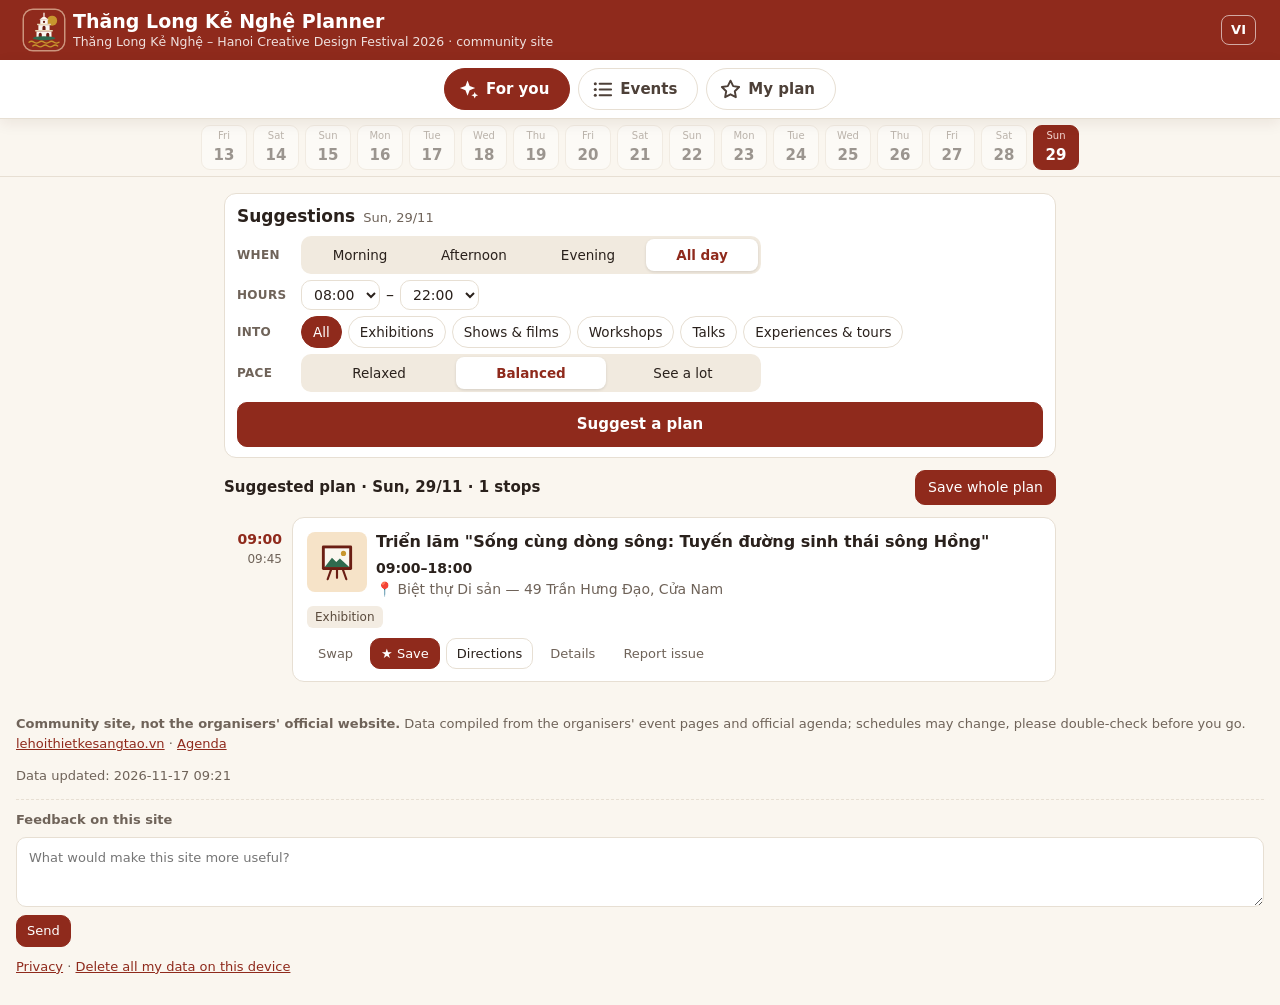
==== index.html @ 662c5e68 "Publish Thang Long Ke Nghe Planner Co-authored-by: Copilot <223556219+Copilot@users.noreply.github.c" ====
<!doctype html>
<html lang="vi">
<head>
  <meta charset="utf-8">
  <meta name="viewport" content="width=device-width, initial-scale=1, viewport-fit=cover">
  <title>Thăng Long Kẻ Nghệ Planner – Lên lịch trình Lễ hội Thiết kế Sáng tạo Hà Nội 2026 (không chính thức)</title>
  <meta name="description" content="Web cộng đồng, không chính thức: xem hơn 140 hoạt động của Thăng Long Kẻ Nghệ – Lễ hội Thiết kế Sáng tạo Hà Nội 2026 theo ngày, trên bản đồ, và tự xếp lịch trình theo giờ rảnh của bạn.">
  <meta name="theme-color" content="#8f2a1c">
  <meta property="og:type" content="website">
  <meta property="og:title" content="Thăng Long Kẻ Nghệ Planner – gợi ý lịch đi lễ hội theo giờ rảnh của bạn">
  <meta property="og:description" content="Chọn giờ rảnh và sở thích, web gợi ý lịch trình không trùng giờ, gom điểm gần nhau. Web cộng đồng, không chính thức.">
  <meta property="og:image" content="og-image.png">
  <meta name="twitter:card" content="summary_large_image">
  <link rel="icon" href="favicon.svg" type="image/svg+xml">
  <link rel="apple-touch-icon" href="icons/icon-192.png">
  <link rel="manifest" href="manifest.webmanifest">
  <link rel="stylesheet" href="vendor/leaflet/leaflet.css">
  <link rel="stylesheet" href="styles.css">
</head>
<body>
<svg xmlns="http://www.w3.org/2000/svg" width="0" height="0" style="position:absolute" aria-hidden="true">
  <!-- Biểu tượng web: Tháp Rùa trên Hồ Gươm -->
  <symbol id="logo" viewBox="0 0 64 64">
    <rect width="64" height="64" rx="14" fill="#8f2a1c"/>
    <circle cx="45" cy="17" r="8" fill="#c8962e"/>
    <path d="M31 4.5h2v5h-2z" fill="#faf6ef"/>
    <path d="M24.5 15.5 32 9.5l7.5 6z" fill="#faf6ef"/>
    <rect x="26" y="15.5" width="12" height="7" fill="#faf6ef"/>
    <circle cx="32" cy="19" r="1.8" fill="#6b1e13"/>
    <rect x="21" y="22" width="22" height="2.2" fill="#e8d6b4"/>
    <rect x="23" y="24.2" width="18" height="8" fill="#faf6ef"/>
    <path d="M29.5 32.2v-4.4a2.5 2.5 0 0 1 5 0v4.4z" fill="#6b1e13"/>
    <rect x="18" y="32" width="28" height="2.4" fill="#e8d6b4"/>
    <rect x="20" y="34.4" width="24" height="9.6" fill="#faf6ef"/>
    <path d="M23.5 44v-5a2.5 2.5 0 0 1 5 0v5zM35.5 44v-5a2.5 2.5 0 0 1 5 0v5z" fill="#6b1e13"/>
    <ellipse cx="32" cy="45" rx="18" ry="3.2" fill="#2f6b4f"/>
    <path d="M8 51.5q4-3 8 0t8 0 8 0 8 0 8 0 8 0M14 57.5q4-3 8 0t8 0 8 0 8 0 8 0" stroke="#c8962e" stroke-width="2.2" fill="none" stroke-linecap="round"/>
  </symbol>

  <!-- Triển lãm: khung tranh trên giá vẽ -->
  <symbol id="art-trien-lam" viewBox="0 0 64 64">
    <path d="M24 42 19 56M40 42l5 14M32 42v12" stroke="#6b1e13" stroke-width="3" stroke-linecap="round"/>
    <rect x="11" y="9" width="42" height="34" rx="2" fill="#6b1e13"/>
    <rect x="15" y="13" width="34" height="26" fill="#faf6ef"/>
    <circle cx="41" cy="20" r="3.6" fill="#c8962e"/>
    <path d="M15 39l10-13 6 6 5-5 13 12z" fill="#2f6b4f"/>
  </symbol>

  <!-- Pavilion: mái đình cong -->
  <symbol id="art-pavilion" viewBox="0 0 64 64">
    <rect x="25" y="9" width="14" height="4" rx="1" fill="#6b1e13"/>
    <path d="M4 22c3 1 6 1 8-1 3-3 6-6 8-8h24c2 2 5 5 8 8 2 2 5 2 8 1l-5 7H9z" fill="#8f2a1c"/>
    <rect x="12" y="29" width="4" height="22" fill="#6b1e13"/>
    <rect x="48" y="29" width="4" height="22" fill="#6b1e13"/>
    <rect x="19" y="32" width="26" height="19" fill="#c8962e"/>
    <path d="M28 51V41a4 4 0 0 1 8 0v10z" fill="#6b1e13"/>
    <rect x="7" y="51" width="50" height="4" rx="1" fill="#6b1e13"/>
  </symbol>

  <!-- Sắp đặt: khối hình học -->
  <symbol id="art-sap-dat" viewBox="0 0 64 64">
    <circle cx="44" cy="38" r="11" fill="#c8962e"/>
    <rect x="9" y="30" width="21" height="21" fill="#2c4a6b"/>
    <path d="M19 30 30 10l11 20z" fill="#8f2a1c"/>
    <rect x="5" y="51" width="54" height="3.5" rx="1" fill="#6b1e13"/>
  </symbol>

  <!-- Biểu diễn: sân khấu, rèm và nốt nhạc -->
  <symbol id="art-bieu-dien" viewBox="0 0 64 64">
    <circle cx="32" cy="32" r="14" fill="#c8962e" opacity=".45"/>
    <rect x="5" y="7" width="54" height="6" fill="#6b1e13"/>
    <path d="M5 13h15c-2 13-6 25-13 38H5zM59 13H44c2 13 6 25 13 38h2z" fill="#8f2a1c"/>
    <path d="M27 40V23l14-4v17" fill="none" stroke="#2a211c" stroke-width="3" stroke-linejoin="round"/>
    <ellipse cx="23.5" cy="40" rx="4.6" ry="3.6" fill="#2a211c"/>
    <ellipse cx="37.5" cy="36" rx="4.6" ry="3.6" fill="#2a211c"/>
    <rect x="5" y="51" width="54" height="5" fill="#6b1e13"/>
  </symbol>

  <!-- Chiếu phim: bảng clapper -->
  <symbol id="art-phim" viewBox="0 0 64 64">
    <rect x="10" y="26" width="44" height="27" rx="3" fill="#2a211c"/>
    <path d="M15 26l5 7M25 26l5 7M35 26l5 7M45 26l5 7" stroke="#faf6ef" stroke-width="3"/>
    <g transform="rotate(-15 10 25)">
      <rect x="10" y="15" width="44" height="9" rx="2" fill="#2a211c"/>
      <path d="M16 15l6 9M26 15l6 9M36 15l6 9M46 15l6 9" stroke="#faf6ef" stroke-width="3"/>
    </g>
    <path d="M28 37l11 6.5L28 50z" fill="#c8962e"/>
  </symbol>

  <!-- Workshop: bảng màu và cọ -->
  <symbol id="art-workshop" viewBox="0 0 64 64">
    <path d="M32 11C18 11 8 20 8 32s10 21 22 21c4 0 5-3 3-6s0-7 4-7h7c7 0 12-4 12-10 0-11-11-19-24-19z" fill="#c8962e"/>
    <circle cx="19" cy="27" r="4" fill="#8f2a1c"/>
    <circle cx="29" cy="19" r="4" fill="#2f6b4f"/>
    <circle cx="41" cy="21" r="4" fill="#2c4a6b"/>
    <circle cx="18" cy="39" r="4" fill="#faf6ef"/>
    <path d="M53 55 38 33" stroke="#6b1e13" stroke-width="4.5" stroke-linecap="round"/>
    <path d="M38.5 33.5 33 23l9 7z" fill="#2a211c"/>
  </symbol>

  <!-- Tọa đàm: hai bong bóng hội thoại -->
  <symbol id="art-toa-dam" viewBox="0 0 64 64">
    <path d="M8 12h30a4 4 0 0 1 4 4v16a4 4 0 0 1-4 4H21l-9 8v-8H8a4 4 0 0 1-4-4V16a4 4 0 0 1 4-4z" fill="#8f2a1c"/>
    <path d="M10 21h24M10 28h16" stroke="#faf6ef" stroke-width="3" stroke-linecap="round"/>
    <path d="M30 26h26a4 4 0 0 1 4 4v15a4 4 0 0 1-4 4h-2v8l-9-8H30a4 4 0 0 1-4-4V30a4 4 0 0 1 4-4z" fill="#2c4a6b"/>
    <circle cx="36" cy="37.5" r="2.4" fill="#faf6ef"/>
    <circle cx="43" cy="37.5" r="2.4" fill="#faf6ef"/>
    <circle cx="50" cy="37.5" r="2.4" fill="#faf6ef"/>
  </symbol>

  <!-- Sự kiện: đèn lồng -->
  <symbol id="art-su-kien" viewBox="0 0 64 64">
    <path d="M32 3v9" stroke="#6b1e13" stroke-width="2"/>
    <rect x="24" y="11" width="16" height="5" rx="1.5" fill="#c8962e"/>
    <ellipse cx="32" cy="31" rx="18" ry="15.5" fill="#8f2a1c"/>
    <path d="M32 16v30M23.5 17.5c-4.5 8-4.5 19 0 27M40.5 17.5c4.5 8 4.5 19 0 27" stroke="#c8962e" stroke-width="1.7" fill="none"/>
    <rect x="24" y="45" width="16" height="5" rx="1.5" fill="#c8962e"/>
    <path d="M32 50v10M28.5 51v7M35.5 51v7" stroke="#c8962e" stroke-width="2" stroke-linecap="round"/>
  </symbol>

  <!-- Trải nghiệm: bình gốm trên bàn xoay -->
  <symbol id="art-trai-nghiem" viewBox="0 0 64 64">
    <ellipse cx="32" cy="55" rx="21" ry="4.5" fill="#6b1e13"/>
    <path d="M24 10h16v4c0 3-4 4.5-4 8.5 10 4 14 12 10 20-2 5-8 9-14 9s-12-4-14-9c-4-8 0-16 10-20 0-4-4-5.5-4-8.5z" fill="#b5651d"/>
    <path d="M18.5 36.5c8 3.5 19 3.5 27 0" stroke="#faf6ef" stroke-width="2.6" fill="none" stroke-linecap="round"/>
    <path d="M21 42.5c7 2.5 15 2.5 22 0" stroke="#c8962e" stroke-width="2" fill="none" stroke-linecap="round"/>
  </symbol>

  <!-- Tour: bản đồ, đường đi và ghim -->
  <symbol id="art-tour" viewBox="0 0 64 64">
    <path d="M5 17l16-6 21 6 17-6v38l-17 6-21-6-16 6z" fill="#faf6ef" stroke="#2f6b4f" stroke-width="2.5" stroke-linejoin="round"/>
    <path d="M21 11v38M42 17v38" stroke="#2f6b4f" stroke-width="1.5" opacity=".5"/>
    <path d="M11 45c8-4 6-14 16-12s7-9 15-9" stroke="#8f2a1c" stroke-width="2.6" stroke-dasharray="3 3.5" fill="none" stroke-linecap="round"/>
    <path d="M47 6c-6 0-9.5 4.2-9.5 9 0 6 9.5 14.5 9.5 14.5s9.5-8.5 9.5-14.5c0-4.8-3.5-9-9.5-9z" fill="#8f2a1c"/>
    <circle cx="47" cy="15" r="3.2" fill="#faf6ef"/>
  </symbol>

  <!-- Hội chợ: gian hàng có mái vải -->
  <symbol id="art-hoi-cho" viewBox="0 0 64 64">
    <path d="M6 15l6-7h40l6 7z" fill="#6b1e13"/>
    <rect x="6" y="15" width="52" height="11" fill="#8f2a1c"/>
    <path d="M14.7 15h8.6v11h-8.6zM32 15h8.6v11H32zM49.3 15H58v11h-8.7z" fill="#faf6ef"/>
    <circle cx="10.3" cy="26" r="4.3" fill="#8f2a1c"/><circle cx="19" cy="26" r="4.3" fill="#faf6ef"/>
    <circle cx="27.7" cy="26" r="4.3" fill="#8f2a1c"/><circle cx="36.3" cy="26" r="4.3" fill="#faf6ef"/>
    <circle cx="45" cy="26" r="4.3" fill="#8f2a1c"/><circle cx="53.7" cy="26" r="4.3" fill="#faf6ef"/>
    <rect x="10" y="30" width="3" height="22" fill="#6b1e13"/><rect x="51" y="30" width="3" height="22" fill="#6b1e13"/>
    <circle cx="20" cy="38" r="3.5" fill="#c8962e"/><circle cx="28" cy="37" r="4.5" fill="#2f6b4f"/>
    <circle cx="37" cy="38" r="3.5" fill="#b5651d"/><circle cx="44.5" cy="37.5" r="4" fill="#c8962e"/>
    <rect x="8" y="41" width="48" height="12" rx="1.5" fill="#c8962e"/>
    <path d="M8 46h48" stroke="#6b1e13" stroke-width="1.5" opacity=".4"/>
  </symbol>

  <!-- Biểu tượng thanh công cụ -->
  <symbol id="i-plan" viewBox="0 0 24 24"><path d="M11 2.5l2.2 5.8 5.8 2.2-5.8 2.2L11 18.5l-2.2-5.8L3 10.5l5.8-2.2zM18.5 14.5l1 2.5 2.5 1-2.5 1-1 2.5-1-2.5-2.5-1 2.5-1z" fill="currentColor"/></symbol>
  <symbol id="i-list" viewBox="0 0 24 24"><g fill="none" stroke="currentColor" stroke-width="2" stroke-linecap="round"><path d="M9 6h12M9 12h12M9 18h12"/></g><g fill="currentColor"><circle cx="4.5" cy="6" r="1.6"/><circle cx="4.5" cy="12" r="1.6"/><circle cx="4.5" cy="18" r="1.6"/></g></symbol>
  <symbol id="i-map" viewBox="0 0 24 24"><path d="M9 4 3 6.2v14L9 18l6 2.2 6-2.2v-14L15 6.2zM9 4v14M15 6.2v14" fill="none" stroke="currentColor" stroke-width="2" stroke-linejoin="round"/></symbol>
  <symbol id="i-mine" viewBox="0 0 24 24"><path d="M12 2.8l2.8 5.7 6.2.9-4.5 4.4 1.1 6.2L12 17l-5.6 3 1.1-6.2L3 9.4l6.2-.9z" fill="none" stroke="currentColor" stroke-width="2" stroke-linejoin="round"/></symbol>
</svg>
  <header class="top">
    <div class="brand">
      <svg class="logo" aria-hidden="true"><use href="#logo"/></svg>
      <div class="brand-text">
        <h1>Thăng Long Kẻ Nghệ Planner</h1>
        <p class="sub" data-i18n="subtitle"></p>
      </div>
      <button class="lang" id="lang-toggle" aria-label="Đổi ngôn ngữ / Change language">EN</button>
    </div>
  </header>

  <nav class="tabbar" aria-label="Views">
    <button data-view="plan" class="tab active"><span class="ico"><svg aria-hidden="true"><use href="#i-plan"/></svg></span><i data-i18n="tabPlan"></i></button>
    <button data-view="list" class="tab"><span class="ico"><svg aria-hidden="true"><use href="#i-list"/></svg></span><i data-i18n="tabList"></i></button>
    <button data-view="map" class="tab"><span class="ico"><svg aria-hidden="true"><use href="#i-map"/></svg></span><i data-i18n="tabMap"></i></button>
    <button data-view="mine" class="tab"><span class="ico"><svg aria-hidden="true"><use href="#i-mine"/></svg><b id="mine-count" class="count">0</b></span><i data-i18n="tabMine"></i></button>
  </nav>

  <div id="shared-banner" class="banner" hidden>
    <span data-i18n="sharedBanner"></span>
    <button class="btn small primary" id="import-shared" data-i18n="addToMine"></button>
    <button class="btn small ghost" id="dismiss-shared" aria-label="✕">✕</button>
  </div>

  <nav class="days" id="days" aria-label="Chọn ngày"></nav>

  <main>
    <!-- GỢI Ý LỊCH -->
    <section id="view-plan" class="view">
      <div id="routes-wrap">
        <h2 class="section-title" data-i18n="routesTitle"></h2>
        <div id="routes" class="routes"></div>
        <div class="or-sep"><span data-i18n="orSep"></span></div>
      </div>
      <div class="card planner">
        <div class="p-head"><h2 data-i18n="pTitle"></h2><span class="p-day" id="p-day"></span></div>
        <div id="p-fields">
          <div class="p-row"><span class="p-lab" data-i18n="pWhen"></span><div class="seg" id="p-windows"></div></div>
          <div class="p-row"><span class="p-lab" data-i18n="pTime"></span>
            <div class="time-row"><select id="p-from" aria-label="from"></select><span>–</span><select id="p-to" aria-label="to"></select></div></div>
          <div class="p-row"><span class="p-lab" data-i18n="pLike"></span><div class="chips scroll" id="p-interests"></div></div>
          <div class="p-row"><span class="p-lab" data-i18n="pPace"></span><div class="seg" id="p-pace"></div></div>
          <button class="btn primary p-run" id="p-run" data-i18n="pRun"></button>
        </div>
        <p class="error" id="p-error" hidden></p>
      </div>
      <div id="p-result"></div>
    </section>

    <!-- SỰ KIỆN -->
    <section id="view-list" class="view" hidden>
      <div class="filters">
        <input type="search" id="q" data-i18n-ph="searchPh" autocomplete="off">
        <div class="chips scroll" id="type-chips"></div>
        <div class="row">
          <button class="chip" id="near-me" data-i18n="nearMe"></button>
          <button class="chip" id="open-now" data-i18n="openNow"></button>
        </div>
      </div>
      <div id="list" class="list" aria-live="polite"></div>
    </section>

    <!-- BẢN ĐỒ -->
    <section id="view-map" class="view" hidden>
      <div id="map" role="region" aria-label="Map"></div>
      <p class="hint narrow-only" data-i18n="mapHint"></p>
      <p class="hint wide-only" data-i18n="mapPanelHint"></p>
    </section>

    <!-- LỊCH CỦA TÔI -->
    <section id="view-mine" class="view" hidden>
      <div class="plan-actions">
        <button class="btn primary" id="export-ics" data-i18n="exportIcs"></button>
        <button class="btn" id="share-plan" data-i18n="share"></button>
        <button class="btn" id="add-custom" data-i18n="addCustom"></button>
      </div>
      <div id="custom-form" class="card" hidden></div>
      <div id="mine"></div>
    </section>
  </main>

  <footer class="foot">
    <p><b data-i18n="unofficial"></b> <span data-i18n="sourcesNote"></span>
      <a href="https://lehoithietkesangtao.vn/" target="_blank" rel="noopener">lehoithietkesangtao.vn</a> ·
      <a id="agenda-link" href="#" target="_blank" rel="noopener">Agenda</a></p>
    <p><span data-i18n="updated"></span> <span id="updated"></span></p>
    <div id="site-feedback"></div>
    <p class="foot-links">
      <a href="privacy.html" data-i18n="privacy"></a> ·
      <button class="linklike" id="wipe" data-i18n="wipe"></button>
    </p>
  </footer>


  <div id="toast" class="toast" role="status" hidden></div>

  <script src="config.js"></script>
  <script src="vendor/leaflet/leaflet.js"></script>
  <script src="app.js"></script>
</body>
</html>
---- vendor/leaflet/leaflet.css ----
/* required styles */

.leaflet-pane,
.leaflet-tile,
.leaflet-marker-icon,
.leaflet-marker-shadow,
.leaflet-tile-container,
.leaflet-pane > svg,
.leaflet-pane > canvas,
.leaflet-zoom-box,
.leaflet-image-layer,
.leaflet-layer {
	position: absolute;
	left: 0;
	top: 0;
	}
.leaflet-container {
	overflow: hidden;
	}
.leaflet-tile,
.leaflet-marker-icon,
.leaflet-marker-shadow {
	-webkit-user-select: none;
	   -moz-user-select: none;
	        user-select: none;
	  -webkit-user-drag: none;
	}
/* Prevents IE11 from highlighting tiles in blue */
.leaflet-tile::selection {
	background: transparent;
}
/* Safari renders non-retina tile on retina better with this, but Chrome is worse */
.leaflet-safari .leaflet-tile {
	image-rendering: -webkit-optimize-contrast;
	}
/* hack that prevents hw layers "stretching" when loading new tiles */
.leaflet-safari .leaflet-tile-container {
	width: 1600px;
	height: 1600px;
	-webkit-transform-origin: 0 0;
	}
.leaflet-marker-icon,
.leaflet-marker-shadow {
	display: block;
	}
/* .leaflet-container svg: reset svg max-width decleration shipped in Joomla! (joomla.org) 3.x */
/* .leaflet-container img: map is broken in FF if you have max-width: 100% on tiles */
.leaflet-container .leaflet-overlay-pane svg {
	max-width: none !important;
	max-height: none !important;
	}
.leaflet-container .leaflet-marker-pane img,
.leaflet-container .leaflet-shadow-pane img,
.leaflet-container .leaflet-tile-pane img,
.leaflet-container img.leaflet-image-layer,
.leaflet-container .leaflet-tile {
	max-width: none !important;
	max-height: none !important;
	width: auto;
	padding: 0;
	}

.leaflet-container img.leaflet-tile {
	/* See: https://bugs.chromium.org/p/chromium/issues/detail?id=600120 */
	mix-blend-mode: plus-lighter;
}

.leaflet-container.leaflet-touch-zoom {
	-ms-touch-action: pan-x pan-y;
	touch-action: pan-x pan-y;
	}
.leaflet-container.leaflet-touch-drag {
	-ms-touch-action: pinch-zoom;
	/* Fallback for FF which doesn't support pinch-zoom */
	touch-action: none;
	touch-action: pinch-zoom;
}
.leaflet-container.leaflet-touch-drag.leaflet-touch-zoom {
	-ms-touch-action: none;
	touch-action: none;
}
.leaflet-container {
	-webkit-tap-highlight-color: transparent;
}
.leaflet-container a {
	-webkit-tap-highlight-color: rgba(51, 181, 229, 0.4);
}
.leaflet-tile {
	filter: inherit;
	visibility: hidden;
	}
.leaflet-tile-loaded {
	visibility: inherit;
	}
.leaflet-zoom-box {
	width: 0;
	height: 0;
	-moz-box-sizing: border-box;
	     box-sizing: border-box;
	z-index: 800;
	}
/* workaround for https://bugzilla.mozilla.org/show_bug.cgi?id=888319 */
.leaflet-overlay-pane svg {
	-moz-user-select: none;
	}

.leaflet-pane         { z-index: 400; }

.leaflet-tile-pane    { z-index: 200; }
.leaflet-overlay-pane { z-index: 400; }
.leaflet-shadow-pane  { z-index: 500; }
.leaflet-marker-pane  { z-index: 600; }
.leaflet-tooltip-pane   { z-index: 650; }
.leaflet-popup-pane   { z-index: 700; }

.leaflet-map-pane canvas { z-index: 100; }
.leaflet-map-pane svg    { z-index: 200; }

.leaflet-vml-shape {
	width: 1px;
	height: 1px;
	}
.lvml {
	behavior: url(#default#VML);
	display: inline-block;
	position: absolute;
	}


/* control positioning */

.leaflet-control {
	position: relative;
	z-index: 800;
	pointer-events: visiblePainted; /* IE 9-10 doesn't have auto */
	pointer-events: auto;
	}
.leaflet-top,
.leaflet-bottom {
	position: absolute;
	z-index: 1000;
	pointer-events: none;
	}
.leaflet-top {
	top: 0;
	}
.leaflet-right {
	right: 0;
	}
.leaflet-bottom {
	bottom: 0;
	}
.leaflet-left {
	left: 0;
	}
.leaflet-control {
	float: left;
	clear: both;
	}
.leaflet-right .leaflet-control {
	float: right;
	}
.leaflet-top .leaflet-control {
	margin-top: 10px;
	}
.leaflet-bottom .leaflet-control {
	margin-bottom: 10px;
	}
.leaflet-left .leaflet-control {
	margin-left: 10px;
	}
.leaflet-right .leaflet-control {
	margin-right: 10px;
	}


/* zoom and fade animations */

.leaflet-fade-anim .leaflet-popup {
	opacity: 0;
	-webkit-transition: opacity 0.2s linear;
	   -moz-transition: opacity 0.2s linear;
	        transition: opacity 0.2s linear;
	}
.leaflet-fade-anim .leaflet-map-pane .leaflet-popup {
	opacity: 1;
	}
.leaflet-zoom-animated {
	-webkit-transform-origin: 0 0;
	    -ms-transform-origin: 0 0;
	        transform-origin: 0 0;
	}
svg.leaflet-zoom-animated {
	will-change: transform;
}

.leaflet-zoom-anim .leaflet-zoom-animated {
	-webkit-transition: -webkit-transform 0.25s cubic-bezier(0,0,0.25,1);
	   -moz-transition:    -moz-transform 0.25s cubic-bezier(0,0,0.25,1);
	        transition:         transform 0.25s cubic-bezier(0,0,0.25,1);
	}
.leaflet-zoom-anim .leaflet-tile,
.leaflet-pan-anim .leaflet-tile {
	-webkit-transition: none;
	   -moz-transition: none;
	        transition: none;
	}

.leaflet-zoom-anim .leaflet-zoom-hide {
	visibility: hidden;
	}


/* cursors */

.leaflet-interactive {
	cursor: pointer;
	}
.leaflet-grab {
	cursor: -webkit-grab;
	cursor:    -moz-grab;
	cursor:         grab;
	}
.leaflet-crosshair,
.leaflet-crosshair .leaflet-interactive {
	cursor: crosshair;
	}
.leaflet-popup-pane,
.leaflet-control {
	cursor: auto;
	}
.leaflet-dragging .leaflet-grab,
.leaflet-dragging .leaflet-grab .leaflet-interactive,
.leaflet-dragging .leaflet-marker-draggable {
	cursor: move;
	cursor: -webkit-grabbing;
	cursor:    -moz-grabbing;
	cursor:         grabbing;
	}

/* marker & overlays interactivity */
.leaflet-marker-icon,
.leaflet-marker-shadow,
.leaflet-image-layer,
.leaflet-pane > svg path,
.leaflet-tile-container {
	pointer-events: none;
	}

.leaflet-marker-icon.leaflet-interactive,
.leaflet-image-layer.leaflet-interactive,
.leaflet-pane > svg path.leaflet-interactive,
svg.leaflet-image-layer.leaflet-interactive path {
	pointer-events: visiblePainted; /* IE 9-10 doesn't have auto */
	pointer-events: auto;
	}

/* visual tweaks */

.leaflet-container {
	background: #ddd;
	outline-offset: 1px;
	}
.leaflet-container a {
	color: #0078A8;
	}
.leaflet-zoom-box {
	border: 2px dotted #38f;
	background: rgba(255,255,255,0.5);
	}


/* general typography */
.leaflet-container {
	font-family: "Helvetica Neue", Arial, Helvetica, sans-serif;
	font-size: 12px;
	font-size: 0.75rem;
	line-height: 1.5;
	}


/* general toolbar styles */

.leaflet-bar {
	box-shadow: 0 1px 5px rgba(0,0,0,0.65);
	border-radius: 4px;
	}
.leaflet-bar a {
	background-color: #fff;
	border-bottom: 1px solid #ccc;
	width: 26px;
	height: 26px;
	line-height: 26px;
	display: block;
	text-align: center;
	text-decoration: none;
	color: black;
	}
.leaflet-bar a,
.leaflet-control-layers-toggle {
	background-position: 50% 50%;
	background-repeat: no-repeat;
	display: block;
	}
.leaflet-bar a:hover,
.leaflet-bar a:focus {
	background-color: #f4f4f4;
	}
.leaflet-bar a:first-child {
	border-top-left-radius: 4px;
	border-top-right-radius: 4px;
	}
.leaflet-bar a:last-child {
	border-bottom-left-radius: 4px;
	border-bottom-right-radius: 4px;
	border-bottom: none;
	}
.leaflet-bar a.leaflet-disabled {
	cursor: default;
	background-color: #f4f4f4;
	color: #bbb;
	}

.leaflet-touch .leaflet-bar a {
	width: 30px;
	height: 30px;
	line-height: 30px;
	}
.leaflet-touch .leaflet-bar a:first-child {
	border-top-left-radius: 2px;
	border-top-right-radius: 2px;
	}
.leaflet-touch .leaflet-bar a:last-child {
	border-bottom-left-radius: 2px;
	border-bottom-right-radius: 2px;
	}

/* zoom control */

.leaflet-control-zoom-in,
.leaflet-control-zoom-out {
	font: bold 18px 'Lucida Console', Monaco, monospace;
	text-indent: 1px;
	}

.leaflet-touch .leaflet-control-zoom-in, .leaflet-touch .leaflet-control-zoom-out  {
	font-size: 22px;
	}


/* layers control */

.leaflet-control-layers {
	box-shadow: 0 1px 5px rgba(0,0,0,0.4);
	background: #fff;
	border-radius: 5px;
	}
.leaflet-control-layers-toggle {
	background-image: url(images/layers.png);
	width: 36px;
	height: 36px;
	}
.leaflet-retina .leaflet-control-layers-toggle {
	background-image: url(images/layers-2x.png);
	background-size: 26px 26px;
	}
.leaflet-touch .leaflet-control-layers-toggle {
	width: 44px;
	height: 44px;
	}
.leaflet-control-layers .leaflet-control-layers-list,
.leaflet-control-layers-expanded .leaflet-control-layers-toggle {
	display: none;
	}
.leaflet-control-layers-expanded .leaflet-control-layers-list {
	display: block;
	position: relative;
	}
.leaflet-control-layers-expanded {
	padding: 6px 10px 6px 6px;
	color: #333;
	background: #fff;
	}
.leaflet-control-layers-scrollbar {
	overflow-y: scroll;
	overflow-x: hidden;
	padding-right: 5px;
	}
.leaflet-control-layers-selector {
	margin-top: 2px;
	position: relative;
	top: 1px;
	}
.leaflet-control-layers label {
	display: block;
	font-size: 13px;
	font-size: 1.08333em;
	}
.leaflet-control-layers-separator {
	height: 0;
	border-top: 1px solid #ddd;
	margin: 5px -10px 5px -6px;
	}

/* Default icon URLs */
.leaflet-default-icon-path { /* used only in path-guessing heuristic, see L.Icon.Default */
	background-image: url(images/marker-icon.png);
	}


/* attribution and scale controls */

.leaflet-container .leaflet-control-attribution {
	background: #fff;
	background: rgba(255, 255, 255, 0.8);
	margin: 0;
	}
.leaflet-control-attribution,
.leaflet-control-scale-line {
	padding: 0 5px;
	color: #333;
	line-height: 1.4;
	}
.leaflet-control-attribution a {
	text-decoration: none;
	}
.leaflet-control-attribution a:hover,
.leaflet-control-attribution a:focus {
	text-decoration: underline;
	}
.leaflet-attribution-flag {
	display: inline !important;
	vertical-align: baseline !important;
	width: 1em;
	height: 0.6669em;
	}
.leaflet-left .leaflet-control-scale {
	margin-left: 5px;
	}
.leaflet-bottom .leaflet-control-scale {
	margin-bottom: 5px;
	}
.leaflet-control-scale-line {
	border: 2px solid #777;
	border-top: none;
	line-height: 1.1;
	padding: 2px 5px 1px;
	white-space: nowrap;
	-moz-box-sizing: border-box;
	     box-sizing: border-box;
	background: rgba(255, 255, 255, 0.8);
	text-shadow: 1px 1px #fff;
	}
.leaflet-control-scale-line:not(:first-child) {
	border-top: 2px solid #777;
	border-bottom: none;
	margin-top: -2px;
	}
.leaflet-control-scale-line:not(:first-child):not(:last-child) {
	border-bottom: 2px solid #777;
	}

.leaflet-touch .leaflet-control-attribution,
.leaflet-touch .leaflet-control-layers,
.leaflet-touch .leaflet-bar {
	box-shadow: none;
	}
.leaflet-touch .leaflet-control-layers,
.leaflet-touch .leaflet-bar {
	border: 2px solid rgba(0,0,0,0.2);
	background-clip: padding-box;
	}


/* popup */

.leaflet-popup {
	position: absolute;
	text-align: center;
	margin-bottom: 20px;
	}
.leaflet-popup-content-wrapper {
	padding: 1px;
	text-align: left;
	border-radius: 12px;
	}
.leaflet-popup-content {
	margin: 13px 24px 13px 20px;
	line-height: 1.3;
	font-size: 13px;
	font-size: 1.08333em;
	min-height: 1px;
	}
.leaflet-popup-content p {
	margin: 17px 0;
	margin: 1.3em 0;
	}
.leaflet-popup-tip-container {
	width: 40px;
	height: 20px;
	position: absolute;
	left: 50%;
	margin-top: -1px;
	margin-left: -20px;
	overflow: hidden;
	pointer-events: none;
	}
.leaflet-popup-tip {
	width: 17px;
	height: 17px;
	padding: 1px;

	margin: -10px auto 0;
	pointer-events: auto;

	-webkit-transform: rotate(45deg);
	   -moz-transform: rotate(45deg);
	    -ms-transform: rotate(45deg);
	        transform: rotate(45deg);
	}
.leaflet-popup-content-wrapper,
.leaflet-popup-tip {
	background: white;
	color: #333;
	box-shadow: 0 3px 14px rgba(0,0,0,0.4);
	}
.leaflet-container a.leaflet-popup-close-button {
	position: absolute;
	top: 0;
	right: 0;
	border: none;
	text-align: center;
	width: 24px;
	height: 24px;
	font: 16px/24px Tahoma, Verdana, sans-serif;
	color: #757575;
	text-decoration: none;
	background: transparent;
	}
.leaflet-container a.leaflet-popup-close-button:hover,
.leaflet-container a.leaflet-popup-close-button:focus {
	color: #585858;
	}
.leaflet-popup-scrolled {
	overflow: auto;
	}

.leaflet-oldie .leaflet-popup-content-wrapper {
	-ms-zoom: 1;
	}
.leaflet-oldie .leaflet-popup-tip {
	width: 24px;
	margin: 0 auto;

	-ms-filter: "progid:DXImageTransform.Microsoft.Matrix(M11=0.70710678, M12=0.70710678, M21=-0.70710678, M22=0.70710678)";
	filter: progid:DXImageTransform.Microsoft.Matrix(M11=0.70710678, M12=0.70710678, M21=-0.70710678, M22=0.70710678);
	}

.leaflet-oldie .leaflet-control-zoom,
.leaflet-oldie .leaflet-control-layers,
.leaflet-oldie .leaflet-popup-content-wrapper,
.leaflet-oldie .leaflet-popup-tip {
	border: 1px solid #999;
	}


/* div icon */

.leaflet-div-icon {
	background: #fff;
	border: 1px solid #666;
	}


/* Tooltip */
/* Base styles for the element that has a tooltip */
.leaflet-tooltip {
	position: absolute;
	padding: 6px;
	background-color: #fff;
	border: 1px solid #fff;
	border-radius: 3px;
	color: #222;
	white-space: nowrap;
	-webkit-user-select: none;
	-moz-user-select: none;
	-ms-user-select: none;
	user-select: none;
	pointer-events: none;
	box-shadow: 0 1px 3px rgba(0,0,0,0.4);
	}
.leaflet-tooltip.leaflet-interactive {
	cursor: pointer;
	pointer-events: auto;
	}
.leaflet-tooltip-top:before,
.leaflet-tooltip-bottom:before,
.leaflet-tooltip-left:before,
.leaflet-tooltip-right:before {
	position: absolute;
	pointer-events: none;
	border: 6px solid transparent;
	background: transparent;
	content: "";
	}

/* Directions */

.leaflet-tooltip-bottom {
	margin-top: 6px;
}
.leaflet-tooltip-top {
	margin-top: -6px;
}
.leaflet-tooltip-bottom:before,
.leaflet-tooltip-top:before {
	left: 50%;
	margin-left: -6px;
	}
.leaflet-tooltip-top:before {
	bottom: 0;
	margin-bottom: -12px;
	border-top-color: #fff;
	}
.leaflet-tooltip-bottom:before {
	top: 0;
	margin-top: -12px;
	margin-left: -6px;
	border-bottom-color: #fff;
	}
.leaflet-tooltip-left {
	margin-left: -6px;
}
.leaflet-tooltip-right {
	margin-left: 6px;
}
.leaflet-tooltip-left:before,
.leaflet-tooltip-right:before {
	top: 50%;
	margin-top: -6px;
	}
.leaflet-tooltip-left:before {
	right: 0;
	margin-right: -12px;
	border-left-color: #fff;
	}
.leaflet-tooltip-right:before {
	left: 0;
	margin-left: -12px;
	border-right-color: #fff;
	}

/* Printing */

@media print {
	/* Prevent printers from removing background-images of controls. */
	.leaflet-control {
		-webkit-print-color-adjust: exact;
		print-color-adjust: exact;
		}
	}
---- styles.css ----
:root {
  --lacquer: #8f2a1c; --lacquer-dark: #6b1e13; --gold: #c8962e;
  --paper: #faf6ef; --card: #fff; --ink: #2a211c; --muted: #6f6359; --line: #e7dfd3;
  --ok: #2f6b4f; --warn: #9a5b00; --bad: #a32d2d;
  --radius: 12px; --tabbar-h: 62px;
}
* { box-sizing: border-box; }
html, body { margin: 0; }
body {
  font-family: system-ui, -apple-system, "Segoe UI", Roboto, "Helvetica Neue", Arial, sans-serif;
  background: var(--paper); color: var(--ink); line-height: 1.5;
  padding-bottom: calc(var(--tabbar-h) + env(safe-area-inset-bottom));
}
a { color: var(--lacquer); }
button, select, input, textarea { font: inherit; }
button { cursor: pointer; }
[hidden] { display: none !important; }

.top { background: var(--lacquer); color: #fff; padding: 12px 14px; }
.brand { display: flex; gap: 10px; align-items: center; max-width: 880px; margin: 0 auto; }
.brand-text { flex: 1; min-width: 0; }
.logo { width: 40px; height: 40px; border-radius: 10px; background: var(--gold); color: var(--lacquer-dark);
  display: grid; place-items: center; font-weight: 700; flex: none; }
h1 { font-size: 18px; margin: 0; font-weight: 700; }
.sub { margin: 2px 0 0; font-size: 12px; opacity: .9; }
.lang { border: 1px solid rgba(255,255,255,.6); background: transparent; color: #fff; border-radius: 8px; padding: 6px 10px; font-weight: 600; }

.banner { display: flex; gap: 8px; align-items: center; flex-wrap: wrap; background: #fff4d6; border-bottom: 1px solid #f0dca6; padding: 10px 14px; font-size: 14px; }
.banner span { flex: 1; min-width: 180px; }

.days { position: sticky; top: 0; z-index: 500; display: flex; gap: 6px; overflow-x: auto; padding: 8px 12px;
  background: var(--paper); border-bottom: 1px solid var(--line); scrollbar-width: none; }
.days::-webkit-scrollbar { display: none; }
.day { flex: none; border: 1px solid var(--line); background: var(--card); border-radius: 10px; padding: 4px 10px; text-align: center; min-width: 52px; color: var(--ink); }
.day small { display: block; font-size: 11px; color: var(--muted); }
.day b { font-size: 16px; }
.day.past { opacity: .45; }
.day.today { border-color: var(--gold); }
.day.active { background: var(--lacquer); border-color: var(--lacquer); color: #fff; opacity: 1; }
.day.active small { color: #f5d9d3; }

main { max-width: 880px; margin: 0 auto; padding: 12px; }
.filters { display: grid; gap: 8px; margin-bottom: 10px; }
.row { display: flex; gap: 8px; flex-wrap: wrap; align-items: center; }
input[type=search], select, input[type=text], input[type=time], textarea {
  width: 100%; padding: 10px 12px; border: 1px solid var(--line); border-radius: 10px; background: var(--card); color: var(--ink); }
textarea { min-height: 70px; resize: vertical; }
.chips { display: flex; gap: 6px; flex-wrap: wrap; }
.chip { border: 1px solid var(--line); background: var(--card); border-radius: 999px; padding: 6px 12px; font-size: 14px; color: var(--ink); }
.chip.on { background: var(--ink); color: #fff; border-color: var(--ink); }
.hint { font-size: 13px; color: var(--muted); margin: 4px 2px; }
.error { color: var(--bad); font-size: 13px; margin: 6px 0 0; }

.list { display: grid; gap: 10px; }
.section-title { font-size: 13px; text-transform: uppercase; letter-spacing: .5px; color: var(--muted); margin: 14px 2px 2px; font-weight: 600; }
.card { background: var(--card); border: 1px solid var(--line); border-radius: var(--radius); padding: 12px 14px; }
.card h3 { margin: 0 0 4px; font-size: 16px; font-weight: 650; }
.meta { font-size: 14px; color: var(--muted); margin: 0; }
.time { font-weight: 650; color: var(--ink); }
.tags { display: flex; gap: 6px; flex-wrap: wrap; margin: 6px 0 0; }
.tag { font-size: 12px; border-radius: 6px; padding: 2px 8px; background: #f3ece2; color: #5a4a3c; }
.tag.warn { background: #fff1d6; color: var(--warn); }
.tag.ok { background: #e4f1ea; color: var(--ok); }
.tag.live { background: #fde8e4; color: var(--lacquer); font-weight: 600; }
.note { font-size: 13px; color: var(--warn); margin: 6px 0 0; }
.actions { display: flex; gap: 6px; flex-wrap: wrap; margin-top: 10px; }
.btn { border: 1px solid var(--line); background: var(--card); color: var(--ink); border-radius: 10px; padding: 8px 12px; font-size: 14px;
  text-decoration: none; display: inline-flex; align-items: center; gap: 6px; }
.btn.small { padding: 5px 10px; font-size: 13px; }
.btn.big { width: 100%; justify-content: center; padding: 12px; font-size: 16px; margin-top: 14px; }
.btn.primary { background: var(--lacquer); border-color: var(--lacquer); color: #fff; }
.btn.saved { background: var(--gold); border-color: var(--gold); color: var(--lacquer-dark); }
.btn.ghost { background: transparent; border-color: transparent; color: var(--muted); }
.linklike { background: none; border: 0; color: var(--lacquer); text-decoration: underline; padding: 0; font-size: inherit; }
.empty { text-align: center; color: var(--muted); padding: 24px 12px; }

.fb { margin-top: 10px; padding-top: 10px; border-top: 1px dashed var(--line); display: grid; gap: 8px; }
.fb .chips .chip { font-size: 13px; }

.planner h2 { margin: 0 0 2px; font-size: 18px; }
.planner h3 { margin: 14px 0 6px; font-size: 14px; color: var(--muted); font-weight: 600; }
.time-row { margin-top: 8px; }
.time-row label { display: flex; gap: 6px; align-items: center; font-size: 14px; color: var(--muted); }
.time-row select { width: auto; }
.routes { display: grid; gap: 8px; grid-template-columns: repeat(auto-fit, minmax(240px, 1fr)); }
.route { background: #fff8ea; border: 1px solid #efdcb4; border-radius: var(--radius); padding: 10px 12px; }
.route h3 { margin: 0 0 2px; font-size: 15px; }
.route p { margin: 0 0 8px; font-size: 13px; color: var(--muted); }

.timeline { display: grid; gap: 0; margin-top: 12px; }
.tl-item { display: grid; grid-template-columns: 58px 1fr; gap: 10px; align-items: start; }
.tl-time { font-weight: 700; font-size: 14px; padding-top: 12px; text-align: right; color: var(--lacquer); }
.tl-time small { display: block; font-weight: 400; color: var(--muted); font-size: 12px; }
.walk { font-size: 13px; color: var(--muted); padding: 4px 0 4px 12px; border-left: 2px dashed var(--line); margin: 4px 0 4px 72px; }
.conflict { font-size: 13px; color: var(--bad); margin: 6px 0 0; }
.plan-actions { display: flex; gap: 8px; flex-wrap: wrap; margin-bottom: 12px; }
.plan-day { margin-bottom: 18px; }
.plan-day > h2 { font-size: 17px; margin: 0 0 4px; display: flex; justify-content: space-between; align-items: center; gap: 8px; flex-wrap: wrap; }
.result-head { display: flex; justify-content: space-between; align-items: center; gap: 8px; flex-wrap: wrap; margin-top: 16px; }
.result-head h2 { font-size: 17px; margin: 0; }

#map { height: calc(100vh - 230px); min-height: 360px; border-radius: var(--radius); border: 1px solid var(--line); }
.leaflet-popup-content { margin: 10px 12px; }
.pop h4 { margin: 0 0 6px; font-size: 14px; }
.pop ul { margin: 0 0 8px; padding-left: 16px; font-size: 13px; }

.foot { max-width: 880px; margin: 16px auto 0; padding: 0 16px 16px; font-size: 13px; color: var(--muted); }
.foot-links { margin-top: 10px; }
.tabbar { position: fixed; left: 0; right: 0; bottom: 0; z-index: 1000; display: grid; grid-template-columns: repeat(4, 1fr);
  background: var(--card); border-top: 1px solid var(--line); padding-bottom: env(safe-area-inset-bottom); }
.tab { height: var(--tabbar-h); border: 0; background: none; color: var(--muted); display: flex; flex-direction: column; align-items: center; justify-content: center; gap: 1px; font-size: 12px; }
.tab i { font-style: normal; }
.tab span { font-size: 18px; line-height: 1; }
.tab.active { color: var(--lacquer); font-weight: 650; }
.count { background: var(--lacquer); color: #fff; border-radius: 999px; font-size: 10px; padding: 0 5px; }
.toast { position: fixed; left: 50%; transform: translateX(-50%); bottom: calc(var(--tabbar-h) + 16px); z-index: 1100;
  background: var(--ink); color: #fff; padding: 10px 16px; border-radius: 10px; font-size: 14px; max-width: 90vw; }
@media (min-width: 720px) { h1 { font-size: 20px; } .sub { font-size: 13px; } }

.linklike.danger{color:#c0392b;font-weight:600}

/* ================= Màn hình rộng (máy tính, iPad ngang): danh sách + bản đồ cạnh nhau ================= */
.wide-only { display: none !important; }
.card.focus { border-color: var(--gold); box-shadow: 0 0 0 2px rgba(200,150,46,.35); }
@media (min-width: 1024px) {
  .wide-only { display: revert !important; }
  .narrow-only { display: none !important; }
  .btn.wide-only { display: inline-flex !important; }
  body { padding-bottom: 0; }
  .brand, .foot { max-width: 1320px; }
  .top { padding: 14px 24px; }
  h1 { font-size: 22px; }

  /* thanh tab chuyển lên đầu trang, nằm ngang */
  .tabbar { position: static; display: flex; justify-content: center; gap: 4px; border-top: 0; border-bottom: 1px solid var(--line); padding: 0 24px; }
  .tab { height: 48px; flex-direction: row; gap: 8px; padding: 0 18px; font-size: 15px; border-bottom: 3px solid transparent; border-radius: 0; }
  .tab span { font-size: 16px; }
  .tab.active { border-bottom-color: var(--lacquer); }
  .tab[data-view="map"] { display: none; }
  .tab:hover { color: var(--lacquer); }

  .days { justify-content: safe center; padding: 10px 24px; }
  .day:hover:not(.active) { border-color: var(--gold); }

  main { max-width: 880px; padding: 16px 24px; }
  body.split main { max-width: 1320px; display: grid; grid-template-columns: minmax(0, 1fr) minmax(0, 1.05fr); gap: 20px; align-items: start; }
  body.split #view-map { position: sticky; top: 74px; }
  body.split #map { height: calc(100vh - 120px); min-height: 420px; }
  body.split #view-map .hint { margin-top: 6px; }
  body.split #list .card { cursor: pointer; transition: border-color .15s, box-shadow .15s; }
  body.split #list .card:hover { border-color: #d9c7ad; }
  .btn:hover { filter: brightness(.97); }
  .btn.primary:hover { filter: brightness(1.1); }

  /* Gợi ý lịch & Lịch của tôi: rộng hơn một chút cho dễ đọc */
  #view-plan .routes { grid-template-columns: repeat(3, 1fr); }
  .toast { bottom: 24px; }
}
/* nút "Xem trên bản đồ" chỉ có ý nghĩa khi bản đồ đang hiện cạnh danh sách */
body:not(.split) .btn[data-focus], #view-plan .btn[data-focus], #view-mine .btn[data-focus] { display: none !important; }

/* ================= Bản 3: header gọn, form gọn, thanh công cụ nổi bật, hình minh họa ================= */
:root { --tabbar-h: 66px; }

/* Header gọn: 1 dòng tên + 1 dòng phụ đề */
.top { padding: 8px 12px; }
.brand { gap: 9px; }
.logo { width: 34px; height: 34px; border-radius: 9px; background: none; flex: none; display: block; }
h1 { font-size: 16px; line-height: 1.25; white-space: nowrap; overflow: hidden; text-overflow: ellipsis; }
.sub { font-size: 11.5px; margin: 0; opacity: .85; white-space: nowrap; overflow: hidden; text-overflow: ellipsis; }
.lang { padding: 4px 9px; font-size: 13px; }
.days { padding: 6px 10px; }
.day { padding: 2px 8px; min-width: 46px; border-radius: 9px; }
.day small { font-size: 10px; }
.day b { font-size: 15px; }

/* Form gợi ý gọn */
.planner { padding: 10px 12px; }
.p-head { display: flex; align-items: baseline; gap: 8px; margin-bottom: 6px; }
.p-head h2 { margin: 0; font-size: 17px; }
.p-day { font-size: 13px; color: var(--muted); }
.p-row { display: grid; grid-template-columns: 40px minmax(0, 1fr); gap: 8px; align-items: center; margin: 6px 0; }
.p-lab { font-size: 12px; font-weight: 650; color: var(--muted); text-transform: uppercase; letter-spacing: .3px; }
.seg { display: flex; background: #f1eadf; border-radius: 10px; padding: 3px; gap: 2px; }
.seg-b { flex: 1; border: 0; background: none; border-radius: 8px; padding: 6px 4px; font-size: 13.5px; color: var(--ink); white-space: nowrap; }
.seg-b.on { background: var(--card); color: var(--lacquer); font-weight: 650; box-shadow: 0 1px 3px rgba(0,0,0,.12); }
.time-row { display: flex; align-items: center; gap: 6px; margin: 0; }
.time-row select { width: auto; padding: 5px 8px; font-size: 14px; }
.chips.scroll { flex-wrap: nowrap; overflow-x: auto; scrollbar-width: none; margin-right: -12px; padding-right: 12px; }
.chips.scroll::-webkit-scrollbar { display: none; }
.chips.scroll .chip { flex: none; padding: 5px 11px; font-size: 13.5px; }
.chip.on { background: var(--lacquer); border-color: var(--lacquer); }
.p-run { width: 100%; justify-content: center; padding: 10px; font-size: 15px; font-weight: 650; margin-top: 4px; }
.p-summary { width: 100%; display: flex; gap: 8px; align-items: center; justify-content: space-between; text-align: left;
  background: #f6efe4; border: 1px dashed #dccbb2; border-radius: 10px; padding: 8px 10px; color: var(--ink); font-size: 13.5px; }
.sum-txt { min-width: 0; overflow: hidden; text-overflow: ellipsis; white-space: nowrap; }
.sum-edit { flex: none; color: var(--lacquer); font-weight: 650; }
.result-head { margin-top: 12px; }

/* Hình minh họa trên thẻ sự kiện */
.card { display: flow-root; }
.thumb { float: left; width: 58px; height: 58px; border-radius: 10px; margin: 2px 11px 4px 0; display: grid; place-items: center; overflow: hidden; background: #f3ece2; }
.thumb svg { width: 46px; height: 46px; }
.thumb img { width: 100%; height: 100%; object-fit: cover; display: block; }
.card .actions { clear: both; }
.ty-trien-lam { background: #f6e3c8; } .ty-pavilion { background: #dcebe2; } .ty-sap-dat { background: #e4e2f3; }
.ty-bieu-dien { background: #f7d9d3; } .ty-phim { background: #e0e4ea; } .ty-workshop { background: #fbe9c6; }
.ty-toa-dam { background: #dce8f2; } .ty-su-kien { background: #f9dccf; } .ty-trai-nghiem { background: #eadfd2; }
.ty-tour { background: #d9eadf; } .ty-hoi-cho { background: #f6e0c0; }

/* Thanh công cụ (điện thoại): nổi khối, mục đang chọn có nền đỏ */
.tabbar { background: var(--card); border-top: 0; box-shadow: 0 -6px 20px rgba(60, 30, 15, .13); border-radius: 18px 18px 0 0; padding: 4px 6px env(safe-area-inset-bottom); }
.tab { height: var(--tabbar-h); color: #4d4038; gap: 3px; font-size: 12px; font-weight: 600; }
.tab span { font-size: inherit; }
.tab .ico { position: relative; width: 58px; height: 32px; border-radius: 16px; display: grid; place-items: center; transition: background .2s, color .2s; }
.tab .ico svg { width: 23px; height: 23px; }
.tab.active { color: var(--lacquer); font-weight: 750; }
.tab.active .ico { background: var(--lacquer); color: #fff; box-shadow: 0 3px 10px rgba(143, 42, 28, .35); }
.tab[data-view="plan"]:not(.active) .ico { color: var(--gold); }
.count { position: absolute; top: -4px; right: 6px; min-width: 18px; height: 18px; line-height: 18px; text-align: center;
  background: var(--gold); color: var(--lacquer-dark); border: 2px solid var(--card); border-radius: 999px; font-size: 10.5px; font-weight: 800; padding: 0 4px; }
.count.zero { display: none; }
.count.bump { animation: bump .5s ease; }
@keyframes bump { 0% { transform: scale(1); } 35% { transform: scale(1.5); } 100% { transform: scale(1); } }
@media (prefers-reduced-motion: reduce) { .count.bump { animation: none; } .tab .ico { transition: none; } }

@media (min-width: 1024px) {
  .top { padding: 10px 24px; }
  .logo { width: 40px; height: 40px; }
  h1 { font-size: 19px; }
  .sub { font-size: 12.5px; }
  .thumb { width: 72px; height: 72px; }
  .thumb svg { width: 56px; height: 56px; }
  .p-row { grid-template-columns: 56px minmax(0, 1fr); }
  .seg { max-width: 460px; }
  /* Thanh công cụ máy tính: nút viên thuốc lớn, nền đỏ khi chọn */
  .tabbar { position: sticky; top: 0; z-index: 900; border-radius: 0; box-shadow: 0 4px 14px rgba(60, 30, 15, .08); padding: 8px 24px; gap: 8px; }
  .tab { height: 42px; padding: 0 20px 0 8px; border: 1px solid var(--line); border-radius: 999px; border-bottom-width: 1px; font-size: 15px; background: var(--card); }
  .tab .ico { width: 30px; height: 30px; }
  .tab.active { background: var(--lacquer); border-color: var(--lacquer); color: #fff; }
  .tab.active .ico { background: none; box-shadow: none; }
  .tab:not(.active):hover { border-color: var(--gold); color: var(--lacquer); }
  .count { top: -6px; right: -8px; }
  .days { top: 59px; }
  body.split #view-map { top: 134px; }
  body.split #map { height: calc(100vh - 160px); }
}
/* tinh chỉnh bản 3 */
.logo { border-radius: 9px; box-shadow: 0 0 0 1.5px rgba(255, 236, 205, .55); }
.sub { white-space: normal; line-height: 1.3; display: -webkit-box; -webkit-line-clamp: 2; -webkit-box-orient: vertical; }
.result-head { flex-wrap: nowrap; }
.result-head h2 { font-size: 15px; }
.result-head .btn { flex: none; padding: 6px 12px; }
.filters { gap: 6px; }
.filters input[type=search] { padding: 8px 12px; }
.filters .row { flex-wrap: nowrap; }
.filters .chip { padding: 5px 11px; font-size: 13.5px; }
.tl-item .thumb { width: 44px; height: 44px; margin-right: 9px; border-radius: 8px; }
.tl-item .thumb svg { width: 34px; height: 34px; }
.tl-item { grid-template-columns: 46px 1fr; gap: 8px; }
.walk { margin-left: 54px; }
@media (min-width: 1024px) {
  .tl-item { grid-template-columns: 58px 1fr; gap: 10px; }
  .tl-item .thumb { width: 60px; height: 60px; } .tl-item .thumb svg { width: 46px; height: 46px; }
  .walk { margin-left: 72px; }
  .chips.scroll { flex-wrap: wrap; margin-right: 0; padding-right: 0; }
}
/* bản 4: tuyến mẫu lên đầu, "Hoặc" ngăn cách, form gợi ý luôn mở */
#routes-wrap .section-title { margin: 4px 0 6px; font-size: 15px; }
.or-sep { display: flex; align-items: center; gap: 10px; margin: 12px 2px 10px; color: var(--muted); font-size: 13px; font-weight: 650; text-transform: uppercase; letter-spacing: .5px; }
.or-sep::before, .or-sep::after { content: ""; flex: 1; height: 1px; background: var(--line); }
.route { padding: 9px 11px; }
.route p { margin-bottom: 6px; }
.routes .btn { width: 100%; justify-content: center; }
@media (min-width: 1024px) { .routes { grid-template-columns: repeat(3, 1fr); } }
/* tuyến mẫu trên điện thoại: một hàng vuốt ngang cho đỡ chiếm chỗ */
@media (max-width: 1023px) {
  .routes { display: flex; overflow-x: auto; scroll-snap-type: x mandatory; gap: 8px; margin: 0 -12px; padding: 0 12px 2px; scrollbar-width: none; }
  .routes::-webkit-scrollbar { display: none; }
  .route { flex: 0 0 78%; scroll-snap-align: start; padding: 8px 10px; }
  .route h3 { font-size: 14.5px; }
  .route p { font-size: 12.5px; display: -webkit-box; -webkit-line-clamp: 2; -webkit-box-orient: vertical; overflow: hidden; }
  .routes .btn { padding: 6px 8px; font-size: 13.5px; }
  .or-sep { margin: 8px 2px 8px; }
}
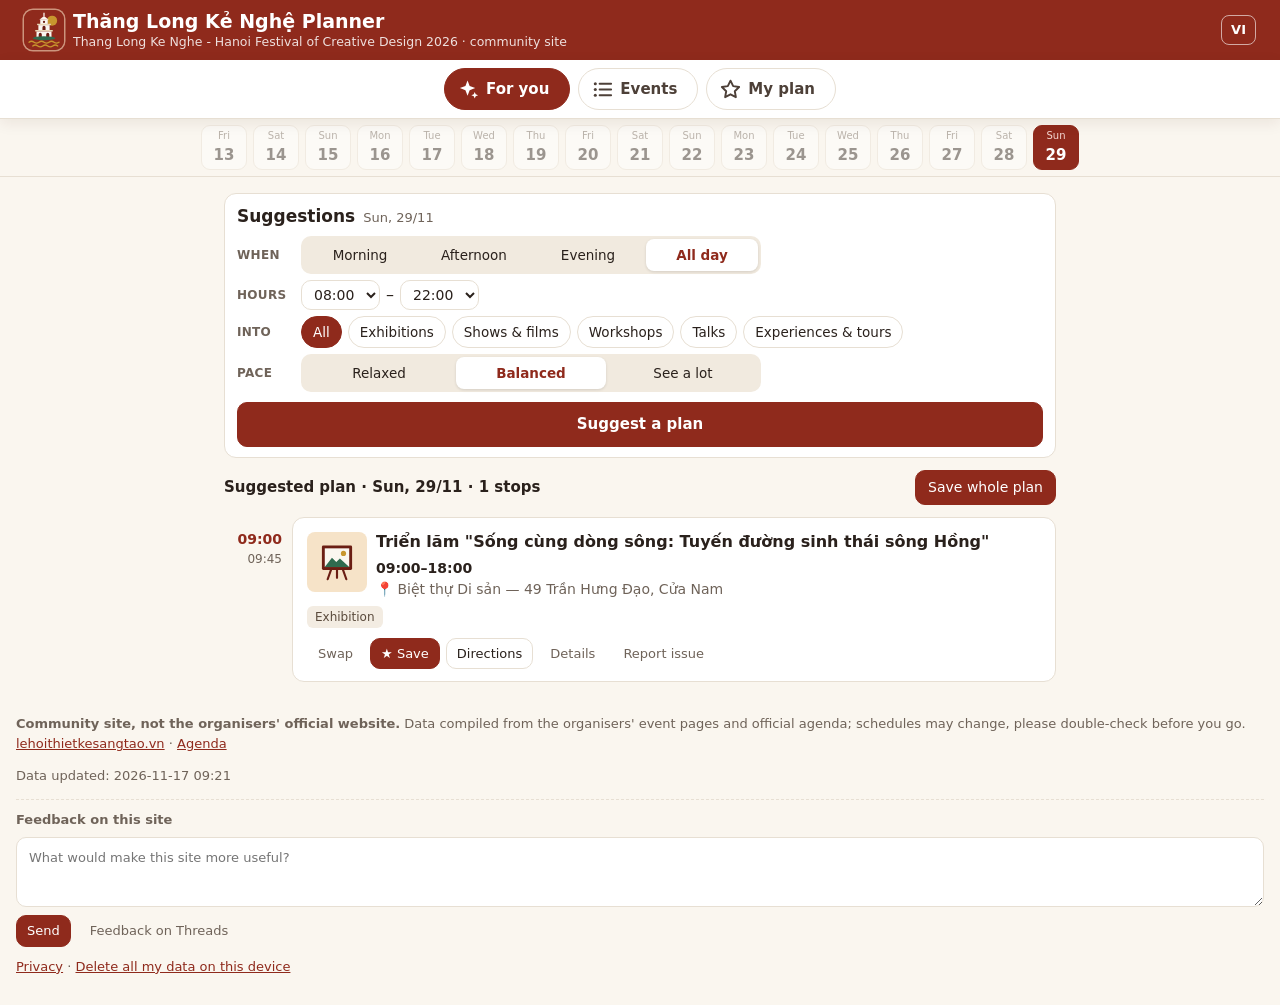
==== commit e1eb3e13: "Update webstite tittle" ====
--- a/index.html
+++ b/index.html
@@ -3,13 +3,13 @@
 <head>
   <meta charset="utf-8">
   <meta name="viewport" content="width=device-width, initial-scale=1, viewport-fit=cover">
-  <title>Thăng Long Kẻ Nghệ Planner – Lên lịch trình Lễ hội Thiết kế Sáng tạo Hà Nội 2026 (không chính thức)</title>
+  <title>Thăng Long Kẻ Nghệ Planner – Lên lịch trình Lễ hội Thiết kế Sáng tạo Hà Nội 2026</title>
   <meta name="description" content="Web cộng đồng, không chính thức: xem hơn 140 hoạt động của Thăng Long Kẻ Nghệ – Lễ hội Thiết kế Sáng tạo Hà Nội 2026 theo ngày, trên bản đồ, và tự xếp lịch trình theo giờ rảnh của bạn.">
   <meta name="theme-color" content="#8f2a1c">
   <meta property="og:type" content="website">
   <meta property="og:title" content="Thăng Long Kẻ Nghệ Planner – gợi ý lịch đi lễ hội theo giờ rảnh của bạn">
   <meta property="og:description" content="Chọn giờ rảnh và sở thích, web gợi ý lịch trình không trùng giờ, gom điểm gần nhau. Web cộng đồng, không chính thức.">
-  <meta property="og:image" content="og-image.png">
+  <meta property="og:image" content="https://khoapotassium.github.io/thang-long-ke-nghe-planner/og-image.png">
   <meta name="twitter:card" content="summary_large_image">
   <link rel="icon" href="favicon.svg" type="image/svg+xml">
   <link rel="apple-touch-icon" href="icons/icon-192.png">
